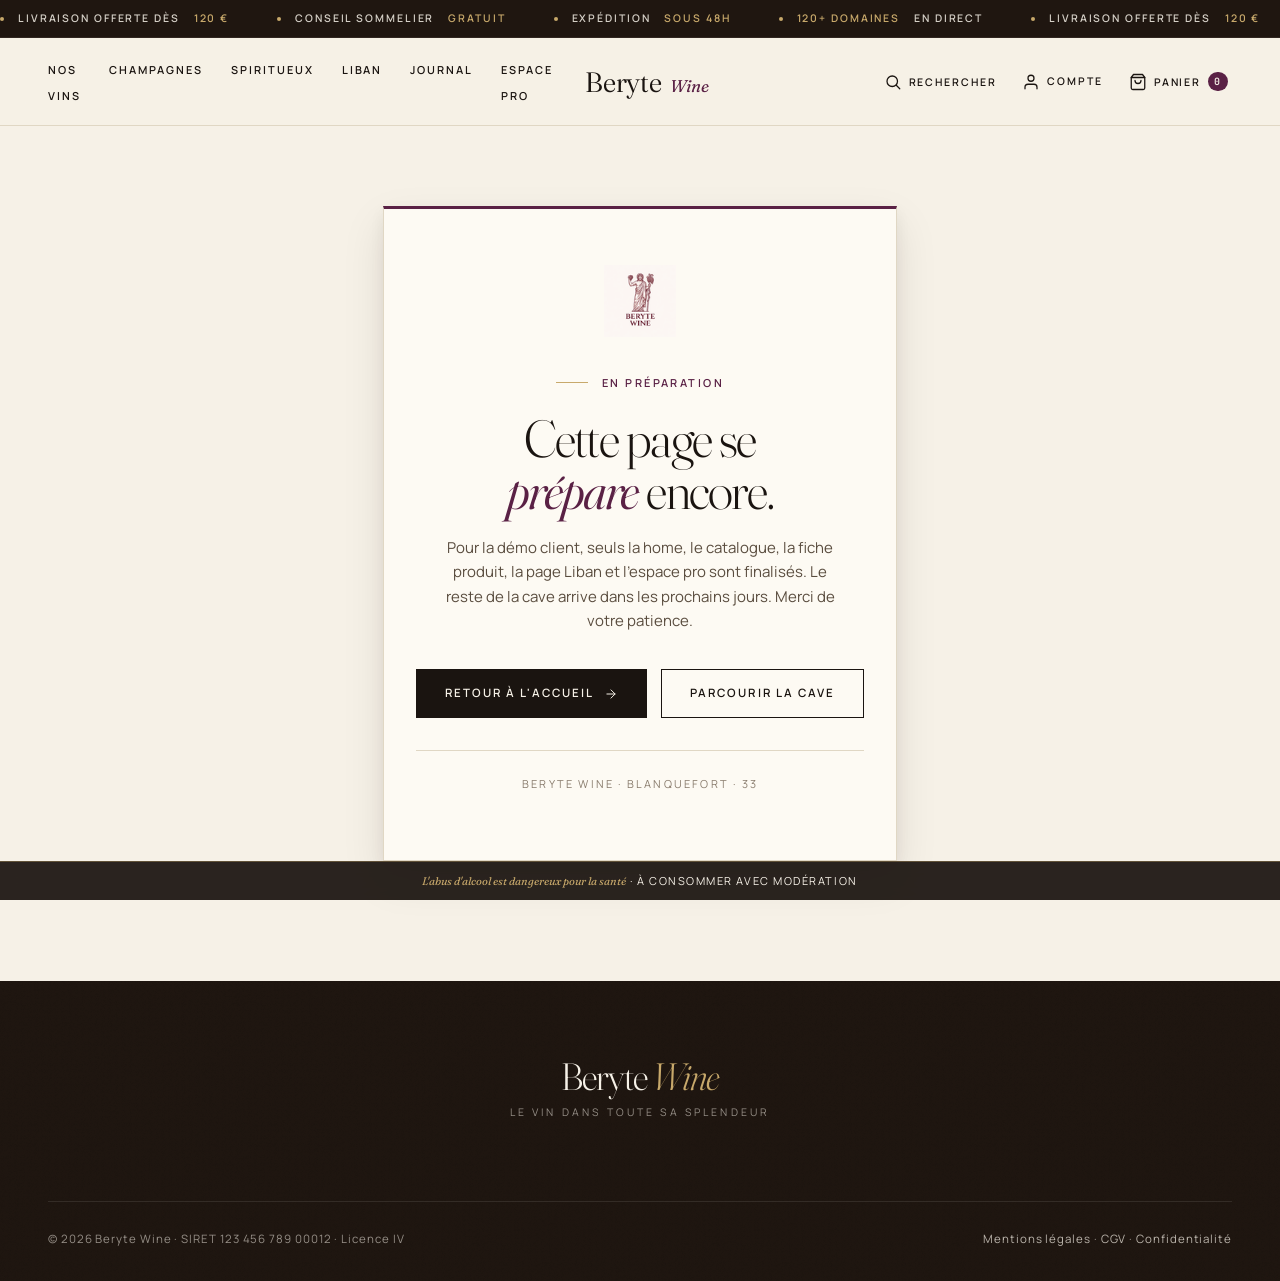
==== en-preparation.html @ 3a68764f "Beryte Wine mockup · demo client Home + catalogue + fiche produit + page Liban + espace pro Design s" ====
<!DOCTYPE html>
<html lang="fr">
<head>
<meta charset="UTF-8">
<meta name="viewport" content="width=device-width, initial-scale=1, viewport-fit=cover">
<meta name="theme-color" content="#1A1410">
<meta name="description" content="Cette page est en cours de préparation. Revenez dans quelques jours pour découvrir la suite de la cave Beryte Wine.">
<title>En préparation · Beryte Wine</title>
<link rel="stylesheet" href="shared.css">
<link rel="icon" type="image/png" href="assets/logo.png">
<style>
.holder {
  min-height: calc(100vh - 120px);
  display: flex;
  align-items: center;
  justify-content: center;
  padding: 80px 20px 120px;
  background: var(--c-cream);
  position: relative;
}
.holder-card {
  max-width: 640px;
  text-align: center;
  padding: 56px 32px;
  background: var(--c-white);
  border: 1px solid var(--c-border);
  border-top: 3px solid var(--c-purple);
  box-shadow: var(--shadow-lg);
}
.holder-card .logo-wrap img { height: 72px; margin: 0 auto 28px; }
.holder-card h1 {
  font-family: var(--ff-display);
  font-size: clamp(32px, 4.2vw, 52px);
  font-weight: 300;
  line-height: 1;
  letter-spacing: -0.03em;
  font-variation-settings: 'opsz' 96;
  margin-bottom: 20px;
}
.holder-card h1 em { color: var(--c-purple); font-style: italic; font-weight: 350; }
.holder-card .lead { max-width: 44ch; margin: 0 auto 36px; }
.holder-card .actions { display: flex; gap: 14px; justify-content: center; flex-wrap: wrap; }
.holder-card .fine { margin-top: 32px; padding-top: 24px; border-top: 1px solid var(--c-border); font-size: 11px; letter-spacing: 0.2em; text-transform: uppercase; color: var(--c-ink-3); font-feature-settings: 'smcp'; }
</style>
</head>
<body>

<!-- TEMPLATE: header.php -->
<div class="ticker" aria-hidden="true">
  <div class="ticker-track">
    <span><span class="ticker-dot"></span>Livraison offerte dès <em>120 €</em></span>
    <span><span class="ticker-dot"></span>Conseil sommelier <em>gratuit</em></span>
    <span><span class="ticker-dot"></span>Expédition <em>sous 48h</em></span>
    <span><span class="ticker-dot"></span><em>120+ domaines</em> en direct</span>
    <span><span class="ticker-dot"></span>Livraison offerte dès <em>120 €</em></span>
    <span><span class="ticker-dot"></span>Conseil sommelier <em>gratuit</em></span>
    <span><span class="ticker-dot"></span>Expédition <em>sous 48h</em></span>
    <span><span class="ticker-dot"></span><em>120+ domaines</em> en direct</span>
  </div>
</div>

<header class="site-header" role="banner">
  <div class="inner">
    <nav class="nav-main" aria-label="Navigation principale">
      <ul class="menu primary-menu" style="display:flex; gap:28px; list-style:none; margin:0; padding:0;">
        <li class="menu-item"><a href="nos-vins.html">Nos vins</a></li>
        <li class="menu-item"><a href="nos-vins.html#champagnes">Champagnes</a></li>
        <li class="menu-item"><a href="nos-vins.html#spiritueux">Spiritueux</a></li>
        <li class="menu-item"><a href="liban.html">Liban</a></li>
        <li class="menu-item"><a href="en-preparation.html">Journal</a></li>
        <li class="menu-item"><a href="pro.html">Espace pro</a></li>
      </ul>
    </nav>
    <a href="index.html" class="logo" aria-label="Beryte Wine">
      <span class="beryte">Beryte</span><span class="wine">Wine</span>
    </a>
    <div class="util-nav">
      <button type="button" aria-label="Rechercher">
        <svg viewBox="0 0 24 24" fill="none" stroke="currentColor" stroke-width="1.7" stroke-linecap="round" stroke-linejoin="round"><circle cx="11" cy="11" r="7"/><path d="m21 21-4.3-4.3"/></svg>
        <span class="hidden-mobile">Rechercher</span>
      </button>
      <a href="en-preparation.html" aria-label="Connexion">
        <svg viewBox="0 0 24 24" fill="none" stroke="currentColor" stroke-width="1.7" stroke-linecap="round" stroke-linejoin="round"><path d="M20 21v-2a4 4 0 0 0-4-4H8a4 4 0 0 0-4 4v2"/><circle cx="12" cy="7" r="4"/></svg>
        <span class="hidden-mobile">Compte</span>
      </a>
      <button type="button" aria-label="Panier">
        <svg viewBox="0 0 24 24" fill="none" stroke="currentColor" stroke-width="1.7" stroke-linecap="round" stroke-linejoin="round"><path d="M6 2 3 6v14a2 2 0 0 0 2 2h14a2 2 0 0 0 2-2V6l-3-4Z"/><path d="M3 6h18"/><path d="M16 10a4 4 0 0 1-8 0"/></svg>
        <span class="hidden-mobile">Panier</span>
        <span class="cart-count">0</span>
      </button>
    </div>
  </div>
</header>

<main>
  <section class="holder">
    <div class="holder-card">
      <div class="logo-wrap"><img src="assets/logo.png" alt="Beryte Wine"></div>
      <span class="eyebrow" style="display:inline-flex; margin-bottom:20px">En préparation</span>
      <h1>Cette page se<br><em>prépare</em> encore.</h1>
      <p class="lead">Pour la démo client, seuls la home, le catalogue, la fiche produit, la page Liban et l'espace pro sont finalisés. Le reste de la cave arrive dans les prochains jours. Merci de votre patience.</p>
      <div class="actions">
        <a href="index.html" class="btn">Retour à l'accueil
          <svg viewBox="0 0 24 24" fill="none" stroke="currentColor" stroke-width="1.7" stroke-linecap="round" stroke-linejoin="round"><path d="M5 12h14"/><path d="m12 5 7 7-7 7"/></svg>
        </a>
        <a href="nos-vins.html" class="btn btn--line">Parcourir la cave</a>
      </div>
      <p class="fine">Beryte Wine · Blanquefort · 33</p>
    </div>
  </section>
</main>

<footer class="site-footer" role="contentinfo">
  <div class="container">
    <div class="inner" style="grid-template-columns:1fr;text-align:center">
      <div class="brand-col">
        <div class="wordmark">Beryte<em> Wine</em></div>
        <div class="tagline">Le vin dans toute sa splendeur</div>
      </div>
    </div>
    <div class="bottom">
      <div>© 2026 Beryte Wine · SIRET 123 456 789 00012 · Licence IV</div>
      <div><a href="#">Mentions légales</a> · <a href="#">CGV</a> · <a href="#">Confidentialité</a></div>
    </div>
  </div>
</footer>

<div class="evin" role="note">
  <em>L'abus d'alcool est dangereux pour la santé</em> · à consommer avec modération
</div>

</body>
</html>
---- shared.css ----
/* ==============================================================
   BERYTE WINE · DESIGN SYSTEM FUSIONNÉ v2026
   Crème chaleureuse + Encre brun profond + touches Pourpre / Doré
   Typo : Fraunces (display) + Manrope (body) + JetBrains Mono (rare)
   ============================================================== */

@import url('https://fonts.googleapis.com/css2?family=Fraunces:ital,opsz,wght,SOFT@0,9..144,300..600,0..100;1,9..144,300..600,0..100&family=Manrope:wght@400;500;600;700&family=JetBrains+Mono:wght@500;600&display=swap');

:root {
  /* ============================================================
     PALETTE · fusion validée (contrastes WCAG checkés)
     ============================================================ */

  /* Crèmes (dominante ~70%) */
  --c-cream:       #F6F1E7;  /* Fond principal chaleureux */
  --c-cream-2:     #EEE6D4;  /* Média cards produit, zones alternées */
  --c-cream-3:     #E6DCC5;  /* Variante plus saturée */
  --c-white:       #FDFAF3;  /* Cards, inputs */

  /* Encres (texte ~15%) */
  --c-ink:         #1A1410;  /* Texte principal, CTA primaire */
  --c-ink-2:       #5A4D3F;  /* Texte secondaire */
  --c-ink-3:       #8A7D6E;  /* Tertiaire, placeholders */
  --c-ink-4:       #B5A894;  /* Quaternaire, désactivé */

  /* Pourpres (accent marque ~7%) · charter 2026 */
  --c-purple:      #5A2145;  /* Italique/eyebrow signature, CTA promo */
  --c-purple-deep: #3F1731;  /* Sections sombres, footer */
  --c-purple-soft: #9B5A82;  /* Italiques sur fond sombre */
  --c-purple-mid:  #7A315E;  /* Mid-tone */

  /* Dorés (accent premium ~5%) · charter 2026 */
  --c-gold:        #C8A96B;  /* Filets, puces, accents décoratifs */
  --c-gold-deep:   #A88547;  /* Doré lisible en texte sur crème */
  --c-gold-dim:    #8B6E3A;  /* Doré très saturé */

  /* Terracotta (pont ~2%) · héritage ancien système */
  --c-warm:        #8B5A3C;  /* Italiques secondaires, détails */
  --c-warm-soft:   #C9A587;  /* Titres sur fond sombre */

  /* Accents spécifiques */
  --c-olive:       #4F5A3A;  /* Label bio uniquement */
  --c-wine:        #6E2B52;  /* CTA promo rares */
  --c-dark:        #1F1610;  /* Sections sombres (footer, band B2B) */
  --c-dark-2:      #0F0A07;  /* Hover CTA primaire */

  /* Bordures */
  --c-border:      #E0D7C4;  /* Défaut partout */
  --c-border-2:    #D4C8AF;  /* Bordure plus marquée */
  --c-border-3:    #AA9777;  /* Bordure hover cards */

  /* États */
  --c-success:     #4F5A3A;
  --c-error:       #8B2A1F;

  /* ============================================================
     TYPOGRAPHIE
     ============================================================ */
  --ff-display: 'Fraunces', 'Times New Roman', Georgia, serif;
  --ff-body:    'Manrope', -apple-system, system-ui, sans-serif;
  --ff-mono:    'JetBrains Mono', ui-monospace, Menlo, monospace;

  --fw-light:   300;
  --fw-regular: 400;
  --fw-medium:  500;
  --fw-semi:    600;
  --fw-bold:    700;

  /* ============================================================
     SPACING (base 4px)
     ============================================================ */
  --sp-1:  4px;   --sp-2:  8px;   --sp-3: 12px;   --sp-4: 16px;
  --sp-5: 24px;   --sp-6: 32px;   --sp-7: 48px;   --sp-8: 72px;
  --sp-9: 96px;   --sp-10: 128px;

  --max-wide:  1440px;
  --max-mid:   1200px;
  --max-prose: 680px;

  /* ============================================================
     SHADOWS (multi-layer, douces)
     ============================================================ */
  --shadow-sm: 0 2px 6px rgba(26,20,16,.04), 0 1px 2px rgba(26,20,16,.04);
  --shadow-md: 0 6px 18px rgba(26,20,16,.06), 0 2px 6px rgba(26,20,16,.05);
  --shadow-lg: 0 18px 40px rgba(26,20,16,.10), 0 6px 14px rgba(26,20,16,.06);
  --shadow-xl: 0 32px 64px rgba(26,20,16,.14), 0 12px 24px rgba(26,20,16,.08);

  /* ============================================================
     TRANSITIONS
     ============================================================ */
  --ease:     cubic-bezier(.2, .8, .2, 1);
  --ease-out: cubic-bezier(.16, 1, .3, 1);
  --t-fast: .18s;
  --t-med:  .32s;
  --t-slow: .55s;

  /* Aucun border-radius par défaut · magazine print */
  --r-0: 0;
  --r-pill: 999px;
}

/* ==============================================================
   RESET + BASE
   ============================================================== */
*, *::before, *::after { box-sizing: border-box; }
html { scroll-behavior: smooth; overflow-x: hidden; }
body {
  margin: 0;
  font-family: var(--ff-body);
  font-size: 15.5px;
  line-height: 1.65;
  color: var(--c-ink);
  background: var(--c-cream);
  font-weight: var(--fw-regular);
  font-feature-settings: 'ss01', 'onum';
  -webkit-font-smoothing: antialiased;
  -moz-osx-font-smoothing: grayscale;
  text-rendering: optimizeLegibility;
  overflow-x: hidden;
  min-height: 100vh;
}
img, svg { display: block; max-width: 100%; }
button { font-family: inherit; cursor: pointer; border: none; background: none; color: inherit; padding: 0; }
input, textarea, select { font-family: inherit; font-size: inherit; color: inherit; }
a { color: inherit; text-decoration: none; }

/* ==============================================================
   TYPOGRAPHIE DISPLAY
   ============================================================== */
h1, h2, h3, h4, h5, h6 { margin: 0; font-family: var(--ff-display); color: var(--c-ink); }

.display-xxl {
  font-size: clamp(56px, 9vw, 132px);
  font-weight: 300;
  line-height: .88;
  letter-spacing: -0.055em;
  font-variation-settings: 'opsz' 144, 'SOFT' 50;
}
.display-xxl em {
  font-style: italic;
  font-weight: 350;
  color: var(--c-purple);
  font-variation-settings: 'opsz' 144, 'SOFT' 60;
}

.display-xl {
  font-size: clamp(40px, 5.5vw, 76px);
  font-weight: 300;
  line-height: .96;
  letter-spacing: -0.035em;
  font-variation-settings: 'opsz' 96;
}
.display-xl em { font-style: italic; color: var(--c-purple); font-weight: 350; }

.display-lg {
  font-size: clamp(32px, 3.8vw, 52px);
  font-weight: 300;
  line-height: 1.02;
  letter-spacing: -0.028em;
  font-variation-settings: 'opsz' 72;
}
.display-lg em { font-style: italic; color: var(--c-purple); font-weight: 350; }

.display-md {
  font-size: clamp(24px, 2.4vw, 34px);
  font-weight: 350;
  line-height: 1.1;
  letter-spacing: -0.02em;
}
.display-md em { font-style: italic; color: var(--c-warm); font-weight: 350; }

/* ==============================================================
   EYEBROW / LABELS · ALL CAPS + small-caps OpenType
   ============================================================== */
.eyebrow {
  display: inline-flex;
  align-items: center;
  gap: 14px;
  font-family: var(--ff-body);
  font-size: 11px;
  font-weight: var(--fw-semi);
  letter-spacing: 0.22em;
  text-transform: uppercase;
  color: var(--c-purple);
  font-feature-settings: 'smcp', 'tnum';
}
.eyebrow::before {
  content: "";
  display: inline-block;
  width: 32px;
  height: 1px;
  background: var(--c-gold);
}
.eyebrow.no-line::before { display: none; }
.eyebrow--gold { color: var(--c-gold-deep); }
.eyebrow--gold::before { background: var(--c-gold-deep); }
.eyebrow--warm { color: var(--c-warm); }
.eyebrow--warm::before { background: var(--c-warm); }
.eyebrow--cream { color: var(--c-warm-soft); }
.eyebrow--cream::before { background: var(--c-warm-soft); }

.label {
  font-family: var(--ff-body);
  font-size: 10.5px;
  font-weight: var(--fw-semi);
  letter-spacing: 0.18em;
  text-transform: uppercase;
  font-feature-settings: 'smcp';
}

/* ==============================================================
   BODY STYLES
   ============================================================== */
.lead {
  font-size: clamp(15px, 1.15vw, 18px);
  line-height: 1.62;
  color: var(--c-ink-2);
  max-width: 52ch;
  font-weight: var(--fw-regular);
}
.small { font-size: 13px; color: var(--c-ink-2); line-height: 1.55; }
.xsmall { font-size: 11px; color: var(--c-ink-2); letter-spacing: 0.04em; }
.italic, em { font-style: italic; color: var(--c-purple); font-family: var(--ff-display); }

.drop-cap::first-letter {
  font-family: var(--ff-display);
  font-size: 4.2em;
  font-weight: 300;
  float: left;
  line-height: .85;
  margin: 8px 10px 0 0;
  color: var(--c-purple);
  font-style: italic;
}

/* ==============================================================
   LINKS
   ============================================================== */
a.link {
  position: relative;
  color: var(--c-ink);
  display: inline-block;
  padding-bottom: 2px;
  transition: color var(--t-fast) var(--ease);
}
a.link::after {
  content: "";
  position: absolute;
  left: 0; right: 0; bottom: 0;
  height: 1px;
  background: currentColor;
  transform: scaleX(1);
  transform-origin: left;
  transition: transform var(--t-med) var(--ease);
}
a.link:hover { color: var(--c-purple); }
a.link:hover::after { transform: scaleX(0); transform-origin: right; }

a.link-under {
  position: relative;
  display: inline-block;
  padding-bottom: 3px;
}
a.link-under::after {
  content: "";
  position: absolute;
  left: 0; right: 0; bottom: 0;
  height: 1px;
  background: currentColor;
  transform: scaleX(0);
  transform-origin: right;
  transition: transform var(--t-med) var(--ease);
}
a.link-under:hover::after { transform: scaleX(1); transform-origin: left; }

/* ==============================================================
   BUTTONS
   ============================================================== */
.btn {
  display: inline-flex;
  align-items: center;
  justify-content: center;
  gap: 10px;
  padding: 14px 28px;
  font-family: var(--ff-body);
  font-size: 11.5px;
  font-weight: var(--fw-semi);
  letter-spacing: 0.18em;
  text-transform: uppercase;
  border: 1px solid var(--c-ink);
  background: var(--c-ink);
  color: var(--c-cream);
  transition: all var(--t-med) var(--ease);
  font-feature-settings: 'smcp';
  min-height: 48px;
  cursor: pointer;
  white-space: nowrap;
}
.btn svg { width: 14px; height: 14px; transition: transform var(--t-med) var(--ease); flex-shrink: 0; }
.btn:hover { background: var(--c-dark-2); border-color: var(--c-dark-2); }
.btn:hover svg { transform: translateX(3px); }

.btn--line { background: transparent; color: var(--c-ink); }
.btn--line:hover { background: var(--c-ink); color: var(--c-cream); }

.btn--purple { background: var(--c-purple); border-color: var(--c-purple); color: var(--c-cream); }
.btn--purple:hover { background: var(--c-purple-deep); border-color: var(--c-purple-deep); }

.btn--gold { background: var(--c-gold-deep); border-color: var(--c-gold-deep); color: var(--c-cream); }
.btn--gold:hover { background: var(--c-gold-dim); border-color: var(--c-gold-dim); }

.btn--ghost { background: transparent; color: var(--c-cream); border-color: rgba(246,241,231,.4); }
.btn--ghost:hover { background: var(--c-cream); color: var(--c-ink); border-color: var(--c-cream); }

.btn--lg { padding: 18px 36px; font-size: 12.5px; min-height: 56px; }
.btn--sm { padding: 10px 18px; font-size: 10.5px; min-height: 38px; }

/* ==============================================================
   PILLS / BADGES
   ============================================================== */
.pill {
  display: inline-flex;
  align-items: center;
  gap: 6px;
  padding: 5px 11px;
  font-family: var(--ff-body);
  font-size: 9.5px;
  font-weight: var(--fw-semi);
  letter-spacing: 0.18em;
  text-transform: uppercase;
  border-radius: var(--r-pill);
  background: var(--c-purple);
  color: var(--c-cream);
  font-feature-settings: 'smcp';
}
.pill--bio { background: var(--c-olive); }
.pill--iconic { background: var(--c-ink); color: var(--c-gold); border: 1px solid var(--c-gold); }
.pill--new { background: var(--c-gold-deep); }
.pill--promo { background: var(--c-wine); }
.pill--rare { background: var(--c-purple-deep); color: var(--c-gold); border: 1px solid var(--c-gold); }
.pill--line { background: transparent; border: 1px solid var(--c-border-2); color: var(--c-ink-2); }

/* ==============================================================
   FORMS
   ============================================================== */
.field { display: flex; flex-direction: column; gap: 6px; margin-bottom: 16px; }
.field label {
  font-family: var(--ff-body);
  font-size: 10.5px;
  font-weight: var(--fw-semi);
  letter-spacing: 0.18em;
  text-transform: uppercase;
  color: var(--c-ink-2);
  font-feature-settings: 'smcp';
}
.input, .select, .textarea {
  padding: 13px 16px;
  background: var(--c-white);
  border: 1px solid var(--c-border);
  color: var(--c-ink);
  font-size: 14.5px;
  line-height: 1.45;
  transition: border-color var(--t-fast) var(--ease), background var(--t-fast) var(--ease);
  min-height: 46px;
}
.input:focus, .select:focus, .textarea:focus {
  outline: none;
  border-color: var(--c-purple);
  background: var(--c-cream);
  box-shadow: 0 0 0 3px rgba(90,33,69,.08);
}
.input::placeholder { color: var(--c-ink-4); }
.textarea { min-height: 120px; resize: vertical; font-family: inherit; }

/* ==============================================================
   FLAG / COUNTRY BADGE
   ============================================================== */
.flag {
  width: 22px; height: 22px;
  border-radius: 50%;
  background: var(--c-cream);
  border: 1px solid var(--c-border-2);
  display: inline-flex;
  align-items: center;
  justify-content: center;
  font-family: var(--ff-mono);
  font-size: 8px;
  font-weight: var(--fw-semi);
  color: var(--c-ink);
  letter-spacing: 0;
  flex-shrink: 0;
}

/* ==============================================================
   TEXTURES (grain SVG pour fonds sombres · signature magazine)
   ============================================================== */
.has-grain { position: relative; }
.has-grain::after {
  content: "";
  position: absolute; inset: 0;
  background-image: url("data:image/svg+xml;utf8,<svg xmlns='http://www.w3.org/2000/svg' width='240' height='240'><filter id='n'><feTurbulence type='fractalNoise' baseFrequency='.85' numOctaves='2' stitchTiles='stitch'/><feColorMatrix values='0 0 0 0 0 0 0 0 0 0 0 0 0 0 0 0 0 0 .55 0'/></filter><rect width='240' height='240' filter='url(%23n)'/></svg>");
  mix-blend-mode: overlay;
  opacity: .5;
  pointer-events: none;
  z-index: 1;
}
.has-grain > * { position: relative; z-index: 2; }

/* ==============================================================
   LAYOUT / SECTIONS
   ============================================================== */
.container {
  width: 100%;
  max-width: var(--max-wide);
  margin: 0 auto;
  padding-inline: clamp(20px, 4vw, 48px);
}
.container--mid { max-width: var(--max-mid); }
.container--prose { max-width: var(--max-prose); }

.section { padding: clamp(56px, 8vw, 112px) 0; }
.section--tight { padding: clamp(40px, 5vw, 72px) 0; }
.section--dark { background: var(--c-dark); color: var(--c-cream); }
.section--dark h1, .section--dark h2, .section--dark h3 { color: var(--c-cream); }
.section--dark .eyebrow { color: var(--c-warm-soft); }
.section--dark .eyebrow::before { background: var(--c-warm-soft); }
.section--dark .lead { color: rgba(246,241,231,.72); }

.section--purple {
  background: radial-gradient(ellipse at 30% 20%, var(--c-purple) 0%, var(--c-purple-deep) 55%, #1A0814 100%);
  color: var(--c-cream);
}
.section--purple h1, .section--purple h2, .section--purple h3 { color: var(--c-cream); }
.section--purple .eyebrow { color: var(--c-gold); }
.section--purple .eyebrow::before { background: var(--c-gold); }
.section--purple em { color: var(--c-gold); }

.section--cream-2 { background: var(--c-cream-2); }

.section-head {
  display: grid;
  grid-template-columns: 5fr 7fr;
  gap: 48px;
  align-items: end;
  margin-bottom: clamp(32px, 5vw, 64px);
  padding-bottom: 32px;
  border-bottom: 1px solid var(--c-border);
}
.section-head h2 { margin: 12px 0 0; }
.section-head .subhead { max-width: 52ch; color: var(--c-ink-2); line-height: 1.62; }

/* ==============================================================
   TICKER (top bar animée)
   ============================================================== */
.ticker {
  background: var(--c-dark);
  color: var(--c-cream);
  overflow: hidden;
  border-bottom: 1px solid rgba(246,241,231,.08);
}
.ticker-track {
  display: inline-flex;
  gap: 48px;
  white-space: nowrap;
  padding: 10px 0;
  animation: ticker 38s linear infinite;
  font-size: 10.5px;
  font-weight: var(--fw-semi);
  letter-spacing: 0.18em;
  text-transform: uppercase;
  color: rgba(246,241,231,.85);
  font-feature-settings: 'smcp';
  will-change: transform;
}
.ticker-track span { display: inline-flex; align-items: center; gap: 14px; }
.ticker-track em { color: var(--c-gold); font-style: normal; font-family: var(--ff-body); font-weight: var(--fw-semi); }
.ticker-dot { width: 4px; height: 4px; background: var(--c-gold); border-radius: 50%; display: inline-block; }
@keyframes ticker { from { transform: translateX(0); } to { transform: translateX(-50%); } }
@media (prefers-reduced-motion: reduce) {
  .ticker-track { animation: none; }
}

/* ==============================================================
   HEADER
   ============================================================== */
.site-header {
  position: sticky;
  top: 0;
  z-index: 50;
  background: rgba(246,241,231,.96);
  backdrop-filter: blur(12px);
  -webkit-backdrop-filter: blur(12px);
  border-bottom: 1px solid var(--c-border);
  transition: box-shadow var(--t-med) var(--ease);
}
.site-header.is-scrolled { box-shadow: 0 2px 12px rgba(26,20,16,.05); }
.site-header .inner {
  display: grid;
  grid-template-columns: 1fr auto 1fr;
  align-items: center;
  gap: 32px;
  padding: 18px clamp(20px, 4vw, 48px);
}
.site-header .nav-main {
  display: flex;
  gap: 28px;
  align-items: center;
}
.site-header .nav-main a {
  position: relative;
  font-size: 11px;
  font-weight: var(--fw-semi);
  letter-spacing: 0.18em;
  text-transform: uppercase;
  color: var(--c-ink);
  padding: 6px 0;
  font-feature-settings: 'smcp';
}
.site-header .nav-main a.is-active { color: var(--c-purple); }
.site-header .nav-main a::after {
  content: "";
  position: absolute;
  left: 0; right: 0; bottom: 0;
  height: 1px;
  background: var(--c-purple);
  transform: scaleX(0);
  transform-origin: right;
  transition: transform var(--t-med) var(--ease);
}
.site-header .nav-main a:hover::after,
.site-header .nav-main a.is-active::after { transform: scaleX(1); transform-origin: left; }

.logo {
  display: inline-flex;
  align-items: baseline;
  gap: 8px;
  justify-self: center;
}
.logo .beryte {
  font-family: var(--ff-display);
  font-weight: 350;
  font-size: 28px;
  line-height: 1;
  letter-spacing: -0.01em;
  color: var(--c-ink);
  font-variation-settings: 'opsz' 72;
}
.logo .wine {
  font-family: var(--ff-display);
  font-style: italic;
  font-size: 17px;
  color: var(--c-purple);
  line-height: 1;
  font-weight: 400;
}

.util-nav {
  display: flex;
  justify-content: flex-end;
  gap: 18px;
  align-items: center;
}
.util-nav button, .util-nav a {
  display: inline-flex;
  align-items: center;
  gap: 7px;
  font-size: 10.5px;
  font-weight: var(--fw-semi);
  letter-spacing: 0.18em;
  text-transform: uppercase;
  color: var(--c-ink);
  padding: 8px 4px;
  position: relative;
  font-feature-settings: 'smcp';
}
.util-nav svg { width: 18px; height: 18px; }
.util-nav .cart-count {
  min-width: 19px; height: 19px;
  padding: 0 6px;
  background: var(--c-purple);
  color: var(--c-cream);
  border-radius: 999px;
  display: inline-flex;
  align-items: center;
  justify-content: center;
  font-family: var(--ff-mono);
  font-size: 10px;
  font-weight: var(--fw-semi);
  transition: transform var(--t-med) var(--ease);
}
.util-nav .cart-count.bump { transform: scale(1.35); }

.burger {
  display: none;
  width: 44px; height: 44px;
  align-items: center;
  justify-content: center;
}
.burger span {
  display: block;
  width: 22px; height: 1.5px;
  background: var(--c-ink);
  position: relative;
}
.burger span::before,
.burger span::after {
  content: "";
  position: absolute;
  left: 0;
  width: 22px; height: 1.5px;
  background: var(--c-ink);
}
.burger span::before { top: -7px; }
.burger span::after { top: 7px; }

/* ==============================================================
   PRODUCT CARD
   ============================================================== */
.pcard {
  display: flex;
  flex-direction: column;
  background: var(--c-white);
  border: 1px solid var(--c-border);
  transition: all var(--t-med) var(--ease);
  cursor: pointer;
  text-decoration: none;
  color: inherit;
  position: relative;
}
.pcard:hover {
  transform: translateY(-4px);
  box-shadow: var(--shadow-lg);
  border-color: var(--c-border-3);
}
.pcard .media {
  background: linear-gradient(180deg, var(--c-cream) 0%, var(--c-cream-2) 100%);
  aspect-ratio: 4/5;
  display: flex;
  align-items: center;
  justify-content: center;
  position: relative;
  overflow: hidden;
}
.pcard .media img {
  height: 86%;
  width: auto;
  object-fit: contain;
  transition: transform var(--t-slow) var(--ease);
  filter: drop-shadow(0 20px 30px rgba(26,20,16,.18));
}
.pcard:hover .media img { transform: translateY(-6px) scale(1.03); }
.pcard .pill-group {
  position: absolute;
  top: 14px; left: 14px;
  display: flex;
  flex-direction: column;
  gap: 6px;
}
.pcard .fave {
  position: absolute;
  top: 14px; right: 14px;
  width: 36px; height: 36px;
  border-radius: 50%;
  background: var(--c-white);
  border: 1px solid var(--c-border);
  display: flex;
  align-items: center;
  justify-content: center;
  transition: all var(--t-fast) var(--ease);
}
.pcard .fave:hover { background: var(--c-cream); border-color: var(--c-purple); }
.pcard .fave svg { width: 14px; height: 14px; color: var(--c-ink-2); }
.pcard .body {
  padding: 20px 20px 22px;
  display: flex;
  flex-direction: column;
  gap: 6px;
  flex: 1;
}
.pcard .eyebrow-row { display: flex; align-items: center; gap: 8px; }
.pcard .region {
  font-size: 10px;
  font-weight: var(--fw-semi);
  letter-spacing: 0.2em;
  text-transform: uppercase;
  color: var(--c-ink-3);
  font-feature-settings: 'smcp';
}
.pcard h3 {
  font-family: var(--ff-display);
  font-size: 17px;
  font-weight: var(--fw-regular);
  line-height: 1.2;
  letter-spacing: -0.015em;
  margin: 4px 0 0;
  color: var(--c-ink);
  font-variation-settings: 'opsz' 32;
}
.pcard .pmeta {
  font-family: var(--ff-display);
  font-style: italic;
  font-size: 13px;
  color: var(--c-warm);
  font-variant-numeric: oldstyle-nums;
}
.pcard .foot {
  display: flex;
  align-items: baseline;
  justify-content: space-between;
  margin-top: auto;
  padding-top: 14px;
  border-top: 1px solid var(--c-border);
}
.pcard .price {
  font-family: var(--ff-display);
  font-size: 24px;
  font-weight: 350;
  font-variant-numeric: oldstyle-nums;
  color: var(--c-ink);
  font-variation-settings: 'opsz' 48;
}
.pcard .price .cents { font-size: 14px; color: var(--c-ink-2); }
.pcard .price-old {
  font-family: var(--ff-display);
  font-size: 14px;
  color: var(--c-ink-3);
  text-decoration: line-through;
  margin-right: 8px;
  font-variant-numeric: oldstyle-nums;
}
.pcard .atc {
  font-size: 10.5px;
  font-weight: var(--fw-semi);
  letter-spacing: 0.18em;
  text-transform: uppercase;
  color: var(--c-ink);
  display: inline-flex;
  align-items: center;
  gap: 6px;
  font-feature-settings: 'smcp';
  padding: 4px 0;
}
.pcard .atc:hover { color: var(--c-purple); }
.pcard .atc svg { width: 14px; height: 14px; }

/* ==============================================================
   EDITORIAL CARDS
   ============================================================== */
.ed-card {
  display: flex;
  flex-direction: column;
  background: var(--c-white);
  border: 1px solid var(--c-border);
  overflow: hidden;
  transition: all var(--t-med) var(--ease);
  text-decoration: none;
  color: inherit;
}
.ed-card:hover { transform: translateY(-4px); box-shadow: var(--shadow-lg); border-color: var(--c-border-3); }
.ed-card .media {
  aspect-ratio: 3/2;
  background: var(--c-cream-2);
  overflow: hidden;
}
.ed-card .media img {
  width: 100%; height: 100%;
  object-fit: cover;
  transition: transform var(--t-slow) var(--ease);
}
.ed-card:hover .media img { transform: scale(1.04); }
.ed-card .body { padding: 28px 28px 32px; display: flex; flex-direction: column; gap: 12px; }
.ed-card .category { font-size: 10px; font-weight: var(--fw-semi); letter-spacing: 0.22em; text-transform: uppercase; color: var(--c-purple); font-feature-settings: 'smcp'; }
.ed-card h3 { font-family: var(--ff-display); font-size: 24px; font-weight: 350; line-height: 1.2; letter-spacing: -0.02em; color: var(--c-ink); }
.ed-card h3 em { color: var(--c-purple); }
.ed-card .excerpt { font-size: 14px; color: var(--c-ink-2); line-height: 1.62; }
.ed-card .meta { font-size: 11px; letter-spacing: 0.14em; text-transform: uppercase; color: var(--c-ink-3); font-feature-settings: 'smcp'; }

/* ==============================================================
   TRUST STRIP
   ============================================================== */
.trust {
  display: grid;
  grid-template-columns: repeat(4, 1fr);
  gap: 32px;
  padding: clamp(40px, 5vw, 64px) 0;
  border-block: 1px solid var(--c-border);
}
.trust-item { display: flex; flex-direction: column; gap: 10px; align-items: flex-start; }
.trust-item .ico {
  width: 44px; height: 44px;
  border-radius: 50%;
  background: var(--c-cream-2);
  border: 1px solid var(--c-gold);
  display: flex;
  align-items: center;
  justify-content: center;
  color: var(--c-gold-deep);
}
.trust-item .ico svg { width: 20px; height: 20px; stroke-width: 1.6; }
.trust-item h4 { font-family: var(--ff-display); font-size: 17px; font-weight: var(--fw-regular); letter-spacing: -0.01em; }
.trust-item p { font-size: 13px; color: var(--c-ink-2); line-height: 1.55; margin: 0; }

/* ==============================================================
   FOOTER
   ============================================================== */
.site-footer {
  background: var(--c-dark);
  color: var(--c-cream);
  padding: clamp(56px, 6vw, 96px) 0 32px;
  position: relative;
  overflow: hidden;
}
.site-footer::before {
  content: "";
  position: absolute;
  inset: 0;
  background-image: url("data:image/svg+xml;utf8,<svg xmlns='http://www.w3.org/2000/svg' width='240' height='240'><filter id='n'><feTurbulence baseFrequency='.85' numOctaves='2' stitchTiles='stitch'/><feColorMatrix values='0 0 0 0 0 0 0 0 0 0 0 0 0 0 0 0 0 0 .45 0'/></filter><rect width='240' height='240' filter='url(%23n)'/></svg>");
  mix-blend-mode: overlay;
  opacity: .35;
  pointer-events: none;
}
.site-footer > * { position: relative; }
.site-footer .inner { display: grid; grid-template-columns: 1.6fr 1fr 1fr 1fr 1fr; gap: 48px; }
.site-footer h5 { font-family: var(--ff-body); font-size: 10.5px; font-weight: var(--fw-bold); letter-spacing: 0.22em; text-transform: uppercase; color: var(--c-gold); margin-bottom: 20px; font-feature-settings: 'smcp'; }
.site-footer ul { list-style: none; padding: 0; margin: 0; display: flex; flex-direction: column; gap: 10px; }
.site-footer ul a { font-size: 13.5px; color: rgba(246,241,231,.72); transition: color var(--t-fast) var(--ease); }
.site-footer ul a:hover { color: var(--c-gold); }
.site-footer .brand-col .wordmark { font-family: var(--ff-display); font-size: 38px; font-weight: 300; letter-spacing: -0.02em; line-height: 1; margin-bottom: 8px; font-variation-settings: 'opsz' 96; }
.site-footer .brand-col .wordmark em { font-style: italic; color: var(--c-gold); }
.site-footer .brand-col .tagline { font-size: 10.5px; letter-spacing: 0.3em; text-transform: uppercase; color: rgba(246,241,231,.55); font-feature-settings: 'smcp'; margin-bottom: 24px; }
.site-footer .brand-col .addr { font-size: 13.5px; color: rgba(246,241,231,.72); line-height: 1.65; font-style: italic; font-family: var(--ff-display); }
.site-footer .socials { display: flex; gap: 12px; margin-top: 20px; }
.site-footer .socials a {
  width: 38px; height: 38px;
  border-radius: 50%;
  border: 1px solid rgba(246,241,231,.2);
  display: flex;
  align-items: center;
  justify-content: center;
  color: rgba(246,241,231,.72);
  transition: all var(--t-fast) var(--ease);
}
.site-footer .socials a:hover { background: var(--c-gold); color: var(--c-ink); border-color: var(--c-gold); }
.site-footer .socials svg { width: 16px; height: 16px; }
.site-footer .bottom {
  margin-top: 56px;
  padding-top: 28px;
  border-top: 1px solid rgba(246,241,231,.1);
  display: flex;
  justify-content: space-between;
  align-items: center;
  gap: 24px;
  flex-wrap: wrap;
  font-size: 11.5px;
  color: rgba(246,241,231,.55);
  letter-spacing: 0.08em;
  font-feature-settings: 'smcp';
}
.site-footer .bottom a { color: rgba(246,241,231,.72); }
.site-footer .bottom a:hover { color: var(--c-gold); }
.site-footer .pay { display: flex; gap: 12px; align-items: center; }
.site-footer .pay span { padding: 5px 11px; border: 1px solid rgba(246,241,231,.18); font-family: var(--ff-mono); font-size: 10px; color: rgba(246,241,231,.72); }

/* ==============================================================
   EVIN STICKY
   ============================================================== */
.evin {
  position: fixed;
  left: 0; right: 0; bottom: 0;
  background: rgba(26,20,16,.93);
  backdrop-filter: blur(8px);
  color: var(--c-cream);
  font-size: 11px;
  letter-spacing: 0.14em;
  text-transform: uppercase;
  padding: 10px 20px calc(10px + env(safe-area-inset-bottom));
  text-align: center;
  z-index: 40;
  border-top: 1px solid rgba(200,169,107,.35);
  font-feature-settings: 'smcp';
}
.evin em { color: var(--c-gold); font-style: italic; font-family: var(--ff-display); text-transform: none; letter-spacing: 0; }

/* ==============================================================
   AGE GATE
   ============================================================== */
.age-gate {
  position: fixed;
  inset: 0;
  background: rgba(26,20,16,.82);
  backdrop-filter: blur(10px);
  z-index: 100;
  display: flex;
  align-items: center;
  justify-content: center;
  padding: 24px;
}
.age-gate-card {
  background: var(--c-cream);
  border-top: 3px solid var(--c-purple);
  padding: 48px;
  max-width: 460px;
  width: 100%;
  box-shadow: var(--shadow-xl);
  text-align: center;
  animation: ageGateIn .55s var(--ease-out);
}
@keyframes ageGateIn { from { opacity: 0; transform: translateY(16px); } to { opacity: 1; transform: translateY(0); } }
.age-gate-card .logo-wrap { margin-bottom: 20px; }
.age-gate-card .logo-wrap img { height: 64px; width: auto; margin: 0 auto; }
.age-gate-card h2 { font-family: var(--ff-display); font-size: 30px; font-weight: 350; line-height: 1.15; letter-spacing: -0.02em; margin-bottom: 16px; }
.age-gate-card h2 em { color: var(--c-purple); }
.age-gate-card p { font-size: 14px; color: var(--c-ink-2); line-height: 1.6; margin-bottom: 28px; }
.age-gate-card .actions { display: flex; gap: 12px; justify-content: center; }
.age-gate-card .evin-note { margin-top: 24px; padding-top: 20px; border-top: 1px solid var(--c-border); font-size: 10.5px; letter-spacing: 0.18em; text-transform: uppercase; color: var(--c-ink-3); font-feature-settings: 'smcp'; }

/* ==============================================================
   REVEAL ANIMATION
   ============================================================== */
[data-reveal] { opacity: 0; transform: translateY(22px); transition: opacity .85s var(--ease), transform .85s var(--ease); }
[data-reveal].is-visible { opacity: 1; transform: none; }
@media (prefers-reduced-motion: reduce) {
  [data-reveal] { opacity: 1; transform: none; transition: none; }
}

/* ==============================================================
   RESPONSIVE
   ============================================================== */
@media (max-width: 1024px) {
  .site-header .inner { grid-template-columns: auto 1fr auto; }
  .site-header .nav-main { display: none; }
  .burger { display: inline-flex; }
  .logo { justify-self: start; }
  .trust { grid-template-columns: repeat(2, 1fr); gap: 24px; }
  .section-head { grid-template-columns: 1fr; gap: 20px; padding-bottom: 24px; }
  .site-footer .inner { grid-template-columns: 1fr 1fr 1fr; gap: 32px; }
  .site-footer .brand-col { grid-column: 1 / -1; }
}

@media (max-width: 680px) {
  body { font-size: 15px; }
  .site-header .inner { padding: 14px 20px; }
  .logo .beryte { font-size: 24px; }
  .logo .wine { font-size: 15px; }
  .util-nav { gap: 10px; }
  .util-nav button span, .util-nav a span { display: none; }
  .trust { grid-template-columns: 1fr 1fr; gap: 20px; }
  .site-footer .inner { grid-template-columns: 1fr 1fr; }
  .site-footer .brand-col { grid-column: 1 / -1; }
  .section-head { margin-bottom: 32px; }
  .btn { padding: 13px 22px; font-size: 11px; }
}

/* ==============================================================
   UTILS
   ============================================================== */
.sr-only { position: absolute; width: 1px; height: 1px; padding: 0; margin: -1px; overflow: hidden; clip: rect(0,0,0,0); white-space: nowrap; border: 0; }
.hidden-mobile { }
@media (max-width: 680px) { .hidden-mobile { display: none !important; } }
.only-mobile { display: none; }
@media (max-width: 680px) { .only-mobile { display: block; } }
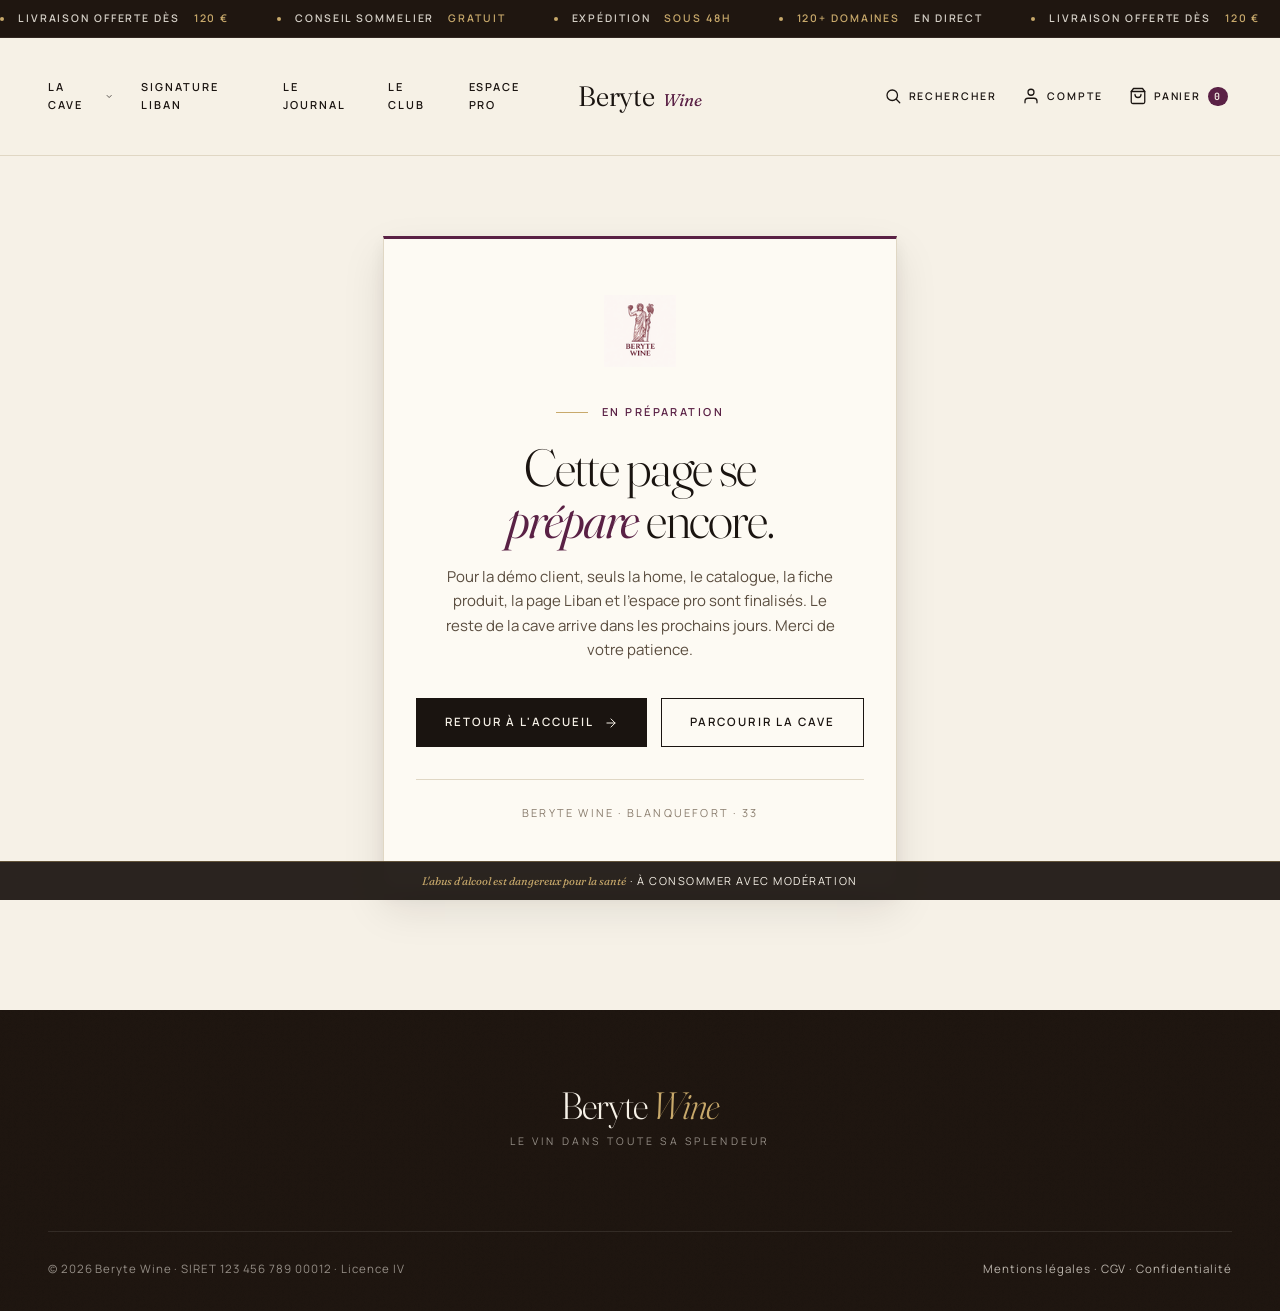
==== commit 5b3ea7bb: "Home v2 · enrichissement pattern Vinatis/iDealWine/LPB - Nav mega-menu "La Cave" avec dropdown famil" ====
--- a/en-preparation.html
+++ b/en-preparation.html
@@ -62,13 +62,48 @@
 <header class="site-header" role="banner">
   <div class="inner">
     <nav class="nav-main" aria-label="Navigation principale">
-      <ul class="menu primary-menu" style="display:flex; gap:28px; list-style:none; margin:0; padding:0;">
-        <li class="menu-item"><a href="nos-vins.html">Nos vins</a></li>
-        <li class="menu-item"><a href="nos-vins.html#champagnes">Champagnes</a></li>
-        <li class="menu-item"><a href="nos-vins.html#spiritueux">Spiritueux</a></li>
-        <li class="menu-item"><a href="liban.html">Liban</a></li>
-        <li class="menu-item"><a href="en-preparation.html">Journal</a></li>
-        <li class="menu-item"><a href="pro.html">Espace pro</a></li>
+      <ul class="menu primary-menu">
+        <li class="menu-item menu-item-has-children">
+          <a href="nos-vins.html" >La Cave
+            <svg class="chev" viewBox="0 0 24 24" fill="none" stroke="currentColor" stroke-width="2" stroke-linecap="round" stroke-linejoin="round"><path d="m6 9 6 6 6-6"/></svg>
+          </a>
+          <div class="mega">
+            <div class="feature">
+              <span class="eyebrow">Édition d'hiver</span>
+              <h5>Notre <em>sélection</em><br>Automne · Hiver 2026</h5>
+              <p>420 cuvées choisies, 120 domaines en direct producteur, 18 pays.</p>
+              <a href="nos-vins.html" class="mega-cta">Parcourir toute la cave</a>
+            </div>
+            <div>
+              <h6>Par famille</h6>
+              <ul>
+                <li><a href="nos-vins.html">Tous les vins</a></li>
+                <li><a href="nos-vins.html?cat=rouges">Rouges</a></li>
+                <li><a href="nos-vins.html?cat=blancs">Blancs</a></li>
+                <li><a href="nos-vins.html?cat=roses">Rosés</a></li>
+                <li><a href="nos-vins.html?cat=champagnes">Champagnes</a></li>
+                <li><a href="nos-vins.html?cat=spiritueux">Spiritueux</a></li>
+                <li><a href="nos-vins.html?cat=bieres">Bières craft</a></li>
+              </ul>
+            </div>
+            <div>
+              <h6>Par terroir</h6>
+              <ul>
+                <li><a href="nos-vins.html?pays=italie">Italie <em>· 128</em></a></li>
+                <li><a href="nos-vins.html?pays=espagne">Espagne <em>· 72</em></a></li>
+                <li><a href="nos-vins.html?pays=france">France <em>· 54</em></a></li>
+                <li><a href="nos-vins.html?pays=argentine">Argentine <em>· 38</em></a></li>
+                <li><a href="liban.html">Liban <em>· 24</em></a></li>
+                <li><a href="nos-vins.html?pays=portugal">Portugal <em>· 19</em></a></li>
+                <li><a href="nos-vins.html">Voir tous les pays →</a></li>
+              </ul>
+            </div>
+          </div>
+        </li>
+        <li class="menu-item"><a href="liban.html" >Signature Liban</a></li>
+        <li class="menu-item"><a href="en-preparation.html">Le Journal</a></li>
+        <li class="menu-item"><a href="en-preparation.html">Le Club</a></li>
+        <li class="menu-item"><a href="pro.html" >Espace pro</a></li>
       </ul>
     </nav>
     <a href="index.html" class="logo" aria-label="Beryte Wine">
--- a/shared.css
+++ b/shared.css
@@ -506,21 +506,40 @@
   gap: 28px;
   align-items: center;
 }
+.site-header .nav-main > ul {
+  display: flex;
+  gap: 28px;
+  list-style: none;
+  margin: 0;
+  padding: 0;
+  align-items: center;
+}
+.site-header .nav-main li { position: relative; }
 .site-header .nav-main a {
   position: relative;
+  display: inline-flex;
+  align-items: center;
+  gap: 5px;
+  font-family: var(--ff-body);
   font-size: 11px;
   font-weight: var(--fw-semi);
   letter-spacing: 0.18em;
   text-transform: uppercase;
   color: var(--c-ink);
-  padding: 6px 0;
-  font-feature-settings: 'smcp';
-}
+  padding: 22px 0;
+  font-feature-settings: 'smcp';
+}
+.site-header .nav-main a .chev {
+  width: 9px;
+  height: 9px;
+  transition: transform var(--t-fast) var(--ease);
+}
+.site-header .nav-main li:hover a .chev { transform: rotate(180deg); }
 .site-header .nav-main a.is-active { color: var(--c-purple); }
 .site-header .nav-main a::after {
   content: "";
   position: absolute;
-  left: 0; right: 0; bottom: 0;
+  left: 0; right: 0; bottom: 18px;
   height: 1px;
   background: var(--c-purple);
   transform: scaleX(0);
@@ -529,6 +548,109 @@
 }
 .site-header .nav-main a:hover::after,
 .site-header .nav-main a.is-active::after { transform: scaleX(1); transform-origin: left; }
+
+/* ==============================================================
+   MEGA-MENU (hover dropdown sur "La Cave")
+   ============================================================== */
+.mega {
+  position: absolute;
+  top: 100%;
+  left: 50%;
+  transform: translateX(-50%) translateY(-6px);
+  min-width: 720px;
+  background: var(--c-cream);
+  border: 1px solid var(--c-border);
+  border-top: 2px solid var(--c-purple);
+  box-shadow: var(--shadow-lg);
+  padding: 36px 40px 32px;
+  display: grid;
+  grid-template-columns: 1.2fr 1fr 1fr;
+  gap: 40px;
+  opacity: 0;
+  visibility: hidden;
+  pointer-events: none;
+  transition: all var(--t-med) var(--ease);
+  z-index: 60;
+}
+.site-header .nav-main li:hover .mega,
+.site-header .nav-main li:focus-within .mega {
+  opacity: 1;
+  visibility: visible;
+  pointer-events: auto;
+  transform: translateX(-50%) translateY(0);
+}
+.mega h6 {
+  font-family: var(--ff-body);
+  font-size: 10px;
+  font-weight: var(--fw-bold);
+  letter-spacing: 0.22em;
+  text-transform: uppercase;
+  color: var(--c-gold-deep);
+  margin: 0 0 14px;
+  padding-bottom: 10px;
+  border-bottom: 1px solid var(--c-border);
+  font-feature-settings: 'smcp';
+}
+.mega ul {
+  list-style: none;
+  padding: 0;
+  margin: 0;
+  display: flex;
+  flex-direction: column;
+  gap: 10px;
+}
+.mega a {
+  font-family: var(--ff-display);
+  font-size: 15px;
+  font-weight: var(--fw-regular);
+  letter-spacing: -0.01em;
+  text-transform: none;
+  color: var(--c-ink);
+  padding: 4px 0;
+  font-feature-settings: 'onum';
+  transition: color var(--t-fast) var(--ease), padding-left var(--t-fast) var(--ease);
+}
+.mega a::after { display: none; }
+.mega a:hover { color: var(--c-purple); padding-left: 6px; }
+.mega a em { color: var(--c-purple); font-style: italic; }
+.mega .feature {
+  grid-column: 1;
+  display: flex;
+  flex-direction: column;
+  gap: 10px;
+  padding-right: 28px;
+  border-right: 1px solid var(--c-border);
+}
+.mega .feature .eyebrow { margin-bottom: 4px; }
+.mega .feature h5 {
+  font-family: var(--ff-display);
+  font-size: 22px;
+  font-weight: var(--fw-light);
+  line-height: 1.1;
+  letter-spacing: -0.02em;
+  color: var(--c-ink);
+  margin: 0;
+}
+.mega .feature h5 em { color: var(--c-purple); font-style: italic; }
+.mega .feature p { font-size: 13px; color: var(--c-ink-2); line-height: 1.55; margin: 2px 0 10px; }
+.mega .feature .mega-cta {
+  font-size: 10.5px;
+  font-weight: var(--fw-semi);
+  letter-spacing: 0.18em;
+  text-transform: uppercase;
+  color: var(--c-purple);
+  display: inline-flex;
+  align-items: center;
+  gap: 6px;
+  padding: 6px 0;
+  font-feature-settings: 'smcp';
+  text-transform: uppercase;
+}
+.mega .feature .mega-cta::after {
+  content: "→";
+  transition: transform var(--t-fast) var(--ease);
+}
+.mega .feature .mega-cta:hover::after { transform: translateX(3px); }
 
 .logo {
   display: inline-flex;
